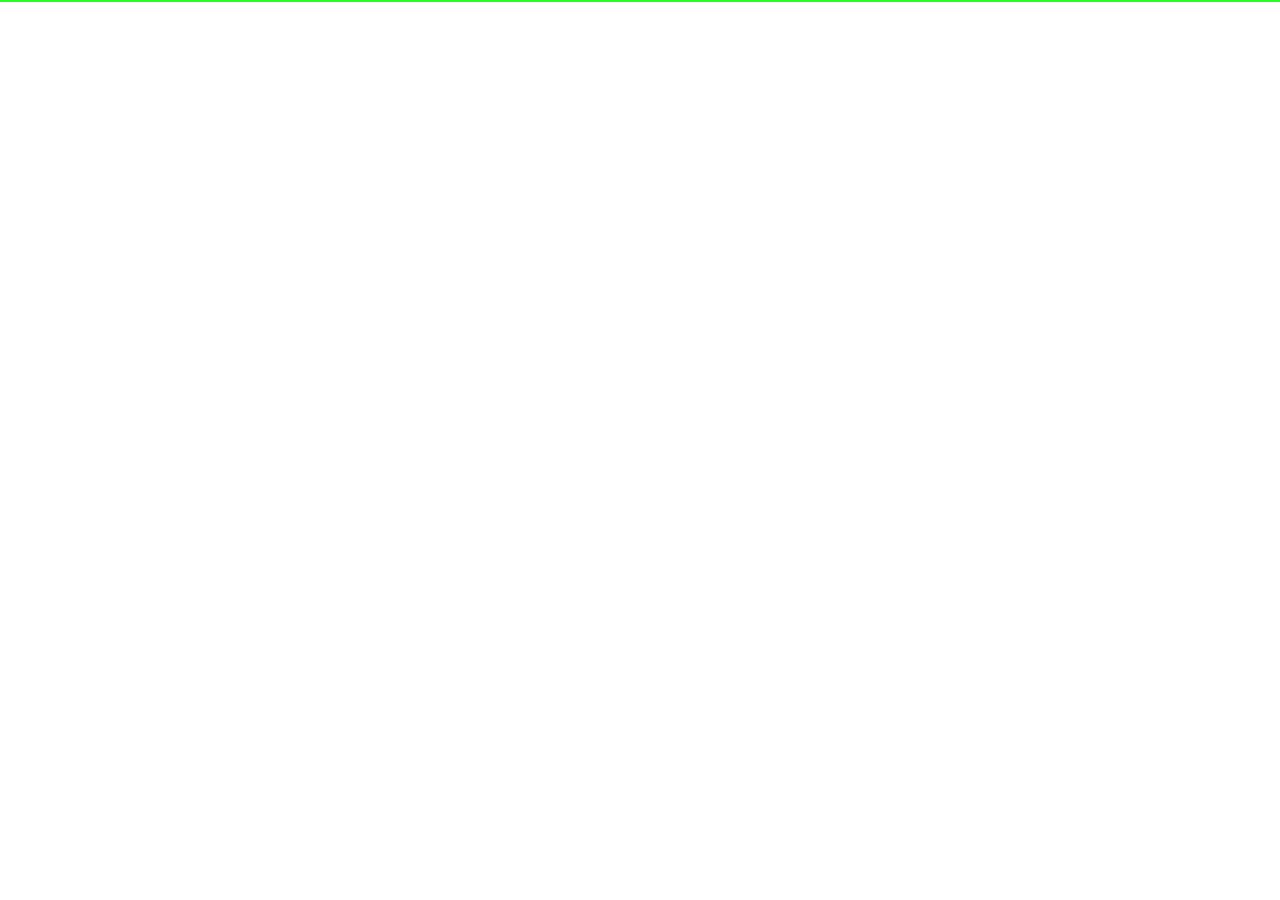
==== index.html @ 03209219 "dfsf" ====
<!DOCTYPE html>
<html lang="en">
<head>
    <meta charset="UTF-8">
    <meta http-equiv="X-UA-Compatible" content="IE=edge">
    <meta name="viewport" content="width=device-width, initial-scale=1.0">
    <title>Imtihon</title>
    <link rel="stylesheet" href="./css/main.css">
</head>
<body>
    <div class="continer">

        <header>

        </header>
        <main>
            <section>

            </section>
        </main>
        <footer>
            
        </footer>
    </div>
</body>
</html>
---- css/main.css ----
* {
  box-sizing: border-box;
  list-style: none;
  text-decoration: none;
  margin: 0;
  padding: 0;
}

.continer {
  width: 1600px;
  border: 1px solid rgb(39, 255, 39);
}

/*# sourceMappingURL=main.css.map */
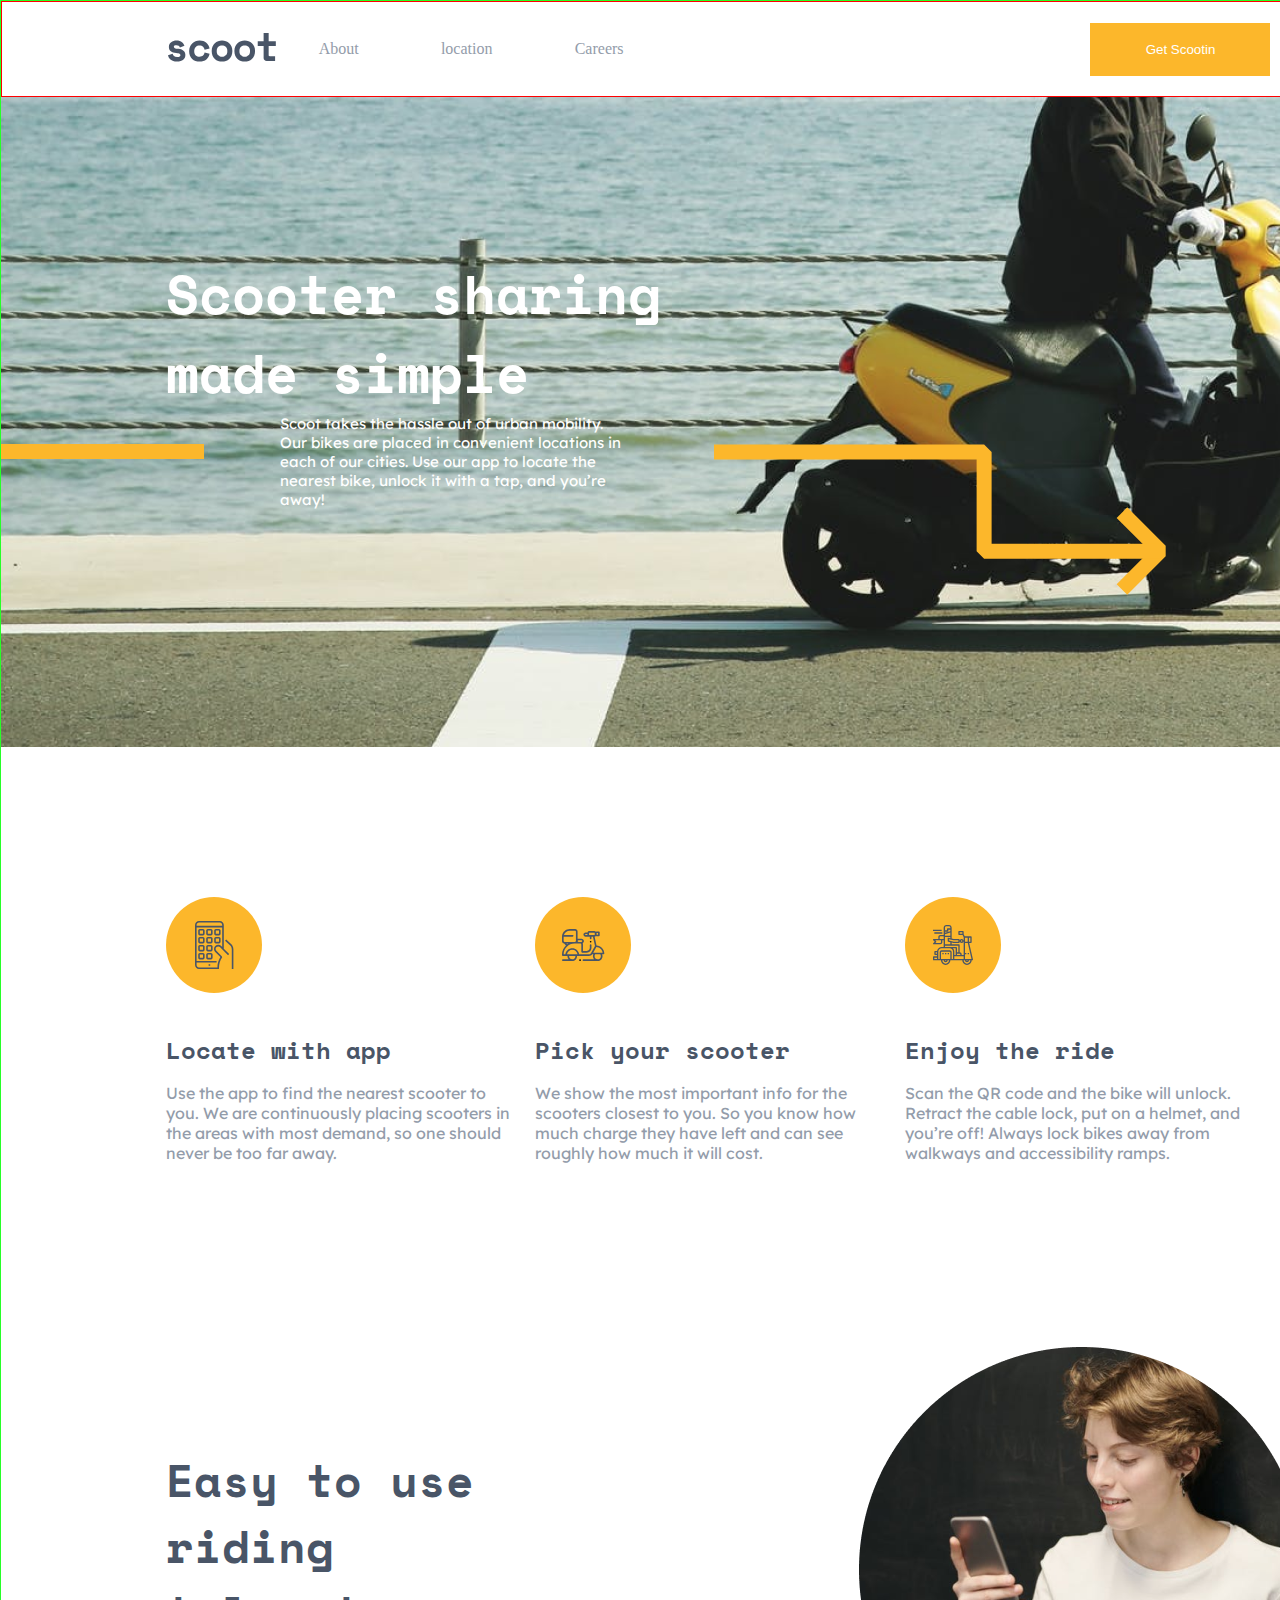
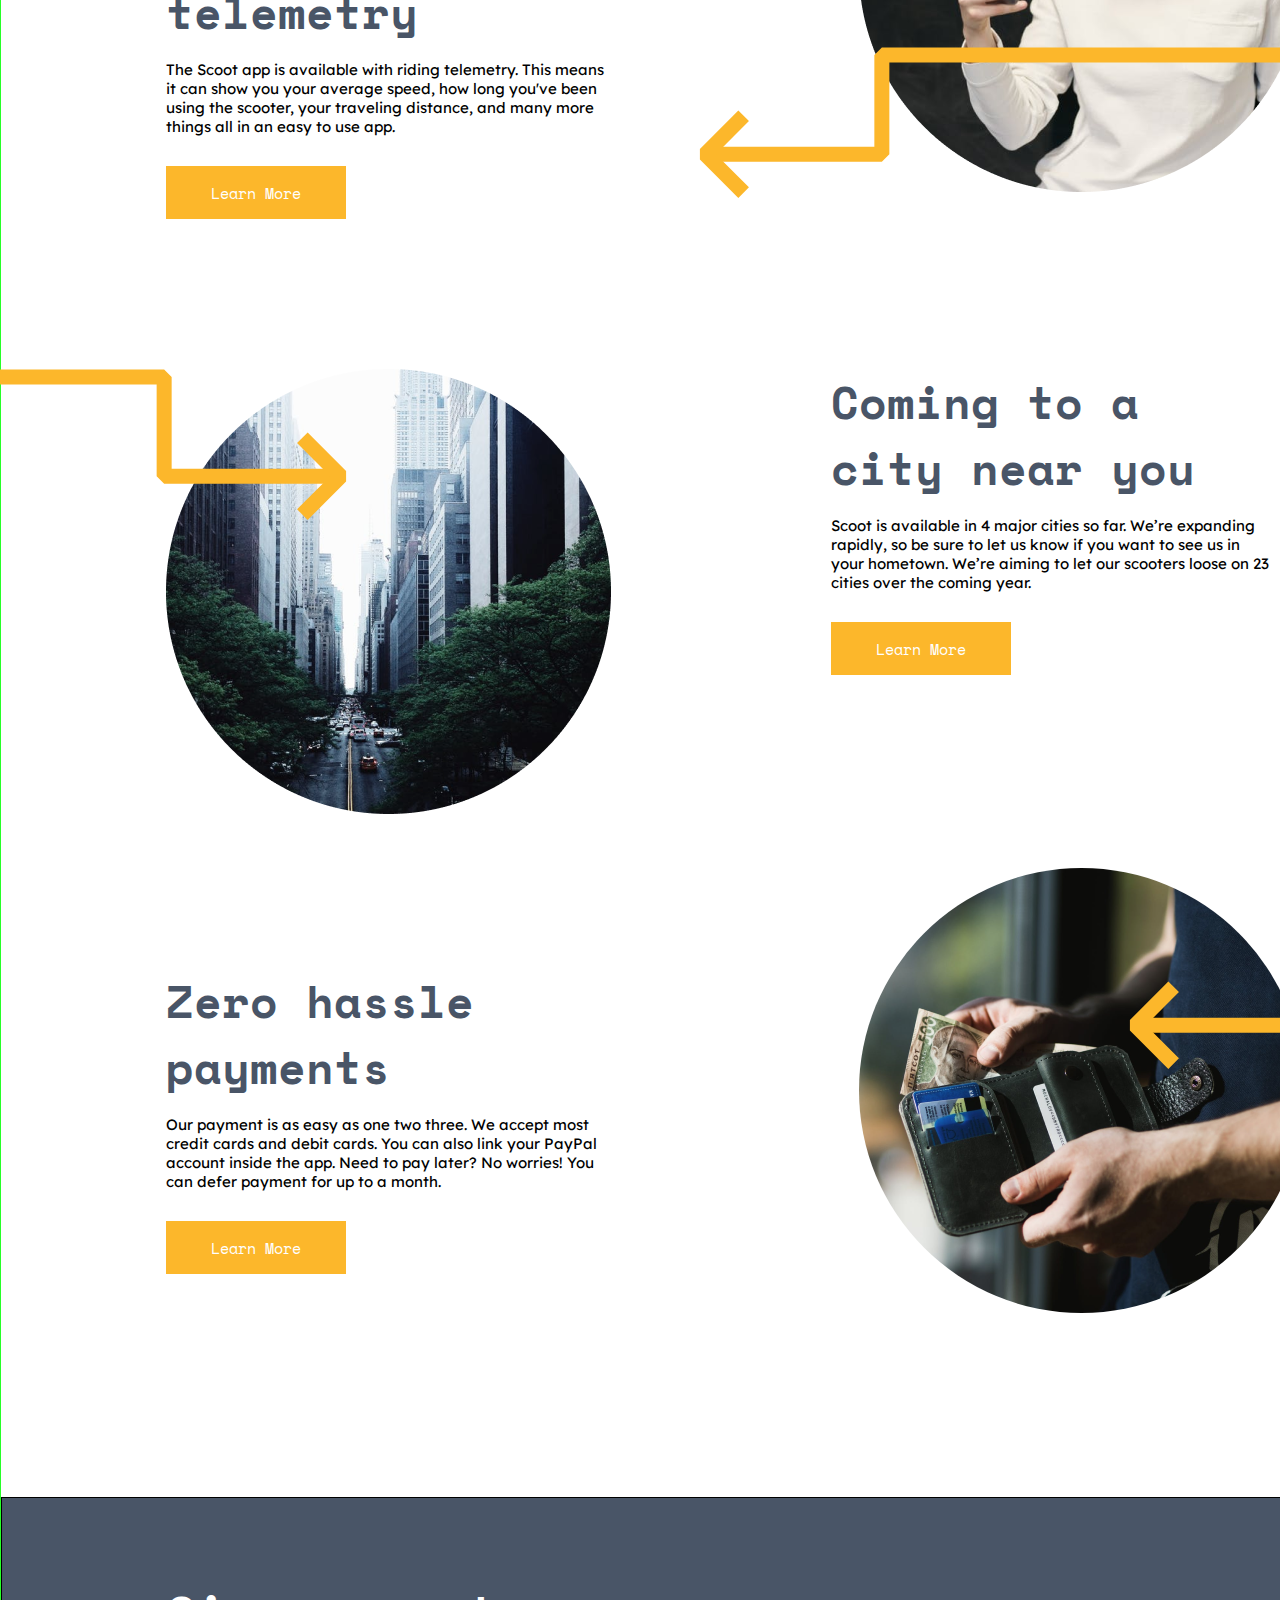
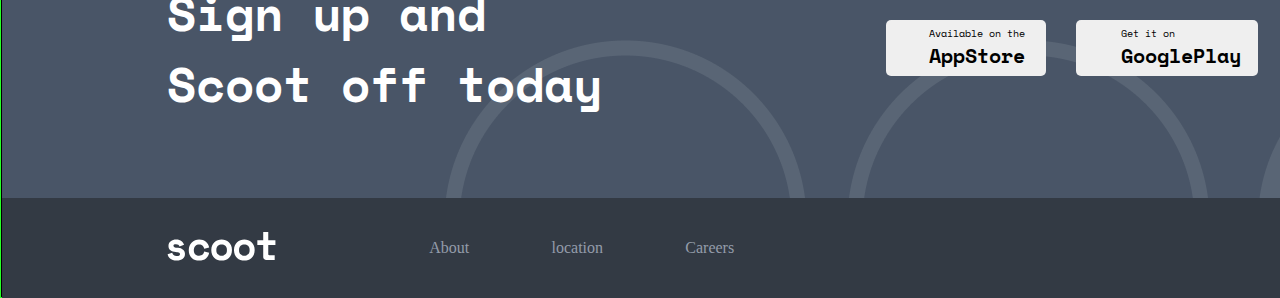
==== commit 52eb1d5d: "testing" ====
--- a/index.html
+++ b/index.html
@@ -1,26 +1,214 @@
 <!DOCTYPE html>
 <html lang="en">
-<head>
-    <meta charset="UTF-8">
-    <meta http-equiv="X-UA-Compatible" content="IE=edge">
-    <meta name="viewport" content="width=device-width, initial-scale=1.0">
-    <title>Imtihon</title>
-    <link rel="stylesheet" href="./css/main.css">
-</head>
-<body>
+  <head>
+    <meta charset="UTF-8" />
+    <meta http-equiv="X-UA-Compatible" content="IE=edge" />
+    <meta name="viewport" content="width=device-width, initial-scale=1.0" />
+    <title>Scoot</title>
+    <link rel="preconnect" href="https://fonts.googleapis.com" />
+    <link rel="preconnect" href="https://fonts.gstatic.com" crossorigin />
+    <link
+      href="https://fonts.googleapis.com/css2?family=Space+Mono:wght@700&display=swap"
+      rel="stylesheet"
+    />
+    <link
+      href="https://fonts.googleapis.com/css2?family=Lexend+Deca:wght@200&family=Space+Mono:wght@700&display=swap"
+      rel="stylesheet"
+    />
+    <link
+      rel="stylesheet"
+      href="https://cdnjs.cloudflare.com/ajax/libs/font-awesome/6.2.1/css/all.min.css"
+      integrity="sha512-MV7K8+y+gLIBoVD59lQIYicR65iaqukzvf/nwasF0nqhPay5w/9lJmVM2hMDcnK1OnMGCdVK+iQrJ7lzPJQd1w=="
+      crossorigin="anonymous"
+      referrerpolicy="no-referrer"
+    />
+    <link rel="stylesheet" href="./css/main.css" />
+    <link rel="stylesheet" href="./css/fonts.css" />
+    <link rel="icon" href="./images/logo.svg" />
+  </head>
+
+  <body>
     <div class="continer">
-
-        <header>
-
-        </header>
-        <main>
-            <section>
-
-            </section>
-        </main>
-        <footer>
-            
-        </footer>
+      <header>
+        <div class="navbar">
+          <div class="navbar__logo">
+            <a href="./index.html">
+              <img src="./images/logo.svg" alt="logo" />
+            </a>
+          </div>
+
+          <ul class="navbar__list">
+            <li>
+              <a href="#">About</a>
+            </li>
+            <li>
+              <a href="#">location</a>
+            </li>
+            <li>
+              <a href="#">Careers</a>
+            </li>
+          </ul>
+
+          <div class="navbar__botton">
+            <button class="btn">
+              Get Scootin
+            </button>
+          </div>
+        </div>
+      </header>
+      <main>
+        <section class="section1">
+          <div class="section1__text">
+            <h2>Scooter sharing made simple</h2>
+          </div>
+          <div class="section1__text2">
+            <p class="text2-p"></p>
+            <p class="text2-p2">
+              Scoot takes the hassle out of urban mobility. Our bikes are placed
+              in convenient locations in each of our cities. Use our app to
+              locate the nearest bike, unlock it with a tap, and you’re away!
+            </p>
+            <img src="./images/chiziq.svg" alt="" class="text2-img" />
+          </div>
+        </section>
+        <section class="section2">
+          <ul class="section2__list">
+            <li>
+              <img src="./images/Group 8.svg" alt="icon" />
+              <h4>Locate with app</h4>
+              <p>
+                Use the app to find the nearest scooter to you. We are
+                continuously placing scooters in the areas with most demand, so
+                one should never be too far away.
+              </p>
+            </li>
+            <li>
+              <img src="./images/Group 9.svg" alt="icon" />
+              <h4>Pick your scooter</h4>
+              <p>
+                We show the most important info for the scooters closest to you.
+                So you know how much charge they have left and can see roughly
+                how much it will cost.
+              </p>
+            </li>
+            <li>
+              <img src="./images/Group 10.svg" alt="icon" />
+              <h4>Enjoy the ride</h4>
+              <p>
+                Scan the QR code and the bike will unlock. Retract the cable
+                lock, put on a helmet, and you’re off! Always lock bikes away
+                from walkways and accessibility ramps.
+              </p>
+            </li>
+          </ul>
+          <ul class="section2__list2">
+            <li class="list-item22">
+              <h3>Easy to use riding telemetry</h3>
+              <p>
+                The Scoot app is available with riding telemetry. This means it
+                can show you your average speed, how long you've been using the
+                scooter, your traveling distance, and many more things all in an
+                easy to use app.
+              </p>
+              <button class="btn2">
+                Learn More
+              </button>
+            </li>
+            <li class="list-item23">
+              <img class="group-icon" src="./images/Group 32.svg" alt="icon" />
+              <img class="group-img" src="./images/Group 33.png" alt="img" />
+            </li>
+          </ul>
+          <ul class="section2__list3">
+            <li class="list-item32">
+              <img
+                class="group-icon2"
+                src="./images/Group 13 Copy.svg"
+                alt="icon"
+              />
+              <img
+                class="group-img2"
+                src="./images/Bitmap Copy.png"
+                alt="img"
+              />
+            </li>
+            <li class="list-item33">
+              <h3>Coming to a city near you</h3>
+              <p>
+                Scoot is available in 4 major cities so far. We’re expanding
+                rapidly, so be sure to let us know if you want to see us in your
+                hometown. We’re aiming to let our scooters loose on 23 cities
+                over the coming year.
+              </p>
+              <button class="btn3">
+                Learn More
+              </button>
+            </li>
+          </ul>
+          <ul class="section2__list4">
+            <li class="list-item42">
+              <h3>Zero hassle payments</h3>
+              <p>
+                Our payment is as easy as one two three. We accept most credit
+                cards and debit cards. You can also link your PayPal account
+                inside the app. Need to pay later? No worries! You can defer
+                payment for up to a month.
+              </p>
+              <button class="btn4">
+                Learn More
+              </button>
+            </li>
+            <li class="list-item43">
+              <img class="group-icon3" src="./images/Group 32.svg" alt="icon" />
+              <img class="group-img3" src="./images/Bitmap (1).png" alt="img" />
+            </li>
+          </ul>
+        </section>
+      </main>
+      <footer>
+        <ul class="footer__list">
+          <li class="footer-item1">
+            <h3>Sign up and Scoot off today</h3>
+          </li>
+          <li class="footer-item2">
+            <button class="btnf1">
+              <i class="fa-brands fa-apple"></i>
+              <div class="text">
+                <p>Available on the</p>
+                <h4>AppStore</h4>
+              </div>
+            </button>
+            <button class="btnf2">
+              <i class="fa-brands fa-google-play"></i>
+              <div class="text">
+                <p>Get it on</p>
+                <h4>GooglePlay</h4>
+              </div>
+            </button>
+          </li>
+        </ul>
+        <ul class="footer__list2">
+          <li class="footer__navbar-logo">
+            <a href="./index.html">
+              <img src="./images/scoot (1).svg" alt="logo" />
+            </a>
+          </li>
+
+          <li class="footer__navbar-item">
+            <a href="#">About</a>
+
+            <a href="#">location</a>
+
+            <a href="#">Careers</a>
+          </li>
+
+          <div class="footer__navbar-link">
+            <a href="#"><i class="fa-brands fa-facebook"></i></a>
+            <a href="#"><i class="fa-brands fa-twitter"></i></a>
+            <a href="#"><i class="fa-brands fa-instagram"></i></a>
+          </div>
+        </ul>
+      </footer>
     </div>
-</body>
-</html>+  </body>
+</html>
--- a/css/main.css
+++ b/css/main.css
@@ -2,13 +2,402 @@
   box-sizing: border-box;
   list-style: none;
   text-decoration: none;
-  margin: 0;
+  margin: 0 auto;
   padding: 0;
 }
 
 .continer {
-  width: 1600px;
+  width: 1440px;
   border: 1px solid rgb(39, 255, 39);
+}
+.continer header {
+  width: 100%;
+  height: 96px;
+  padding: 0 165px;
+  border: 1px solid red;
+}
+.continer header .navbar {
+  width: 100%;
+  height: 100%;
+  display: flex;
+}
+.continer header .navbar__logo {
+  width: 10%;
+  height: 100%;
+  display: flex;
+  align-items: center;
+  justify-content: center;
+}
+.continer header .navbar__list {
+  width: 35%;
+  height: 100%;
+  display: flex;
+  align-items: center;
+}
+.continer header .navbar__list li a {
+  color: #939caa;
+}
+.continer header .navbar__list li a:hover {
+  color: black;
+}
+.continer header .navbar__botton {
+  width: 55%;
+  display: flex;
+  align-items: center;
+}
+.continer header .navbar__botton .btn {
+  width: 180px;
+  height: 53px;
+  background-color: #fcb72b;
+  color: white;
+  margin-left: 70%;
+  border: none;
+}
+.continer header .navbar__botton .btn:hover {
+  background-color: transparent;
+  color: #fcb72b;
+  border: 3px solid #fcb72b;
+}
+.continer main {
+  width: 100%;
+  height: 3000px;
+}
+.continer main .section1 {
+  width: 100%;
+  height: 650px;
+  background-image: url("/images/bg img.png");
+}
+.continer main .section1__text {
+  width: 100%;
+  height: 160px;
+  padding: 0 165px;
+}
+.continer main .section1__text h2 {
+  padding-top: 157px;
+  width: 500px;
+  height: 112px;
+  font-size: 54px;
+  margin-left: 0;
+  color: white;
+  font-family: "Space Mono";
+}
+.continer main .section1__text2 {
+  width: 100%;
+  padding-top: 157px;
+  display: flex;
+}
+.continer main .section1__text2 .text2-p {
+  border-bottom: 15px solid #FCB72B;
+  width: 203px;
+  height: 15px;
+  margin-top: 30px;
+  margin-left: 0;
+}
+.continer main .section1__text2 .text2-p2 {
+  font-family: "Lexend Deca";
+  width: 350px;
+  height: 100px;
+  color: white;
+  font-size: 15px;
+  margin-left: -197px;
+}
+.continer main .section1__text2 .text2-img {
+  margin-left: -190px;
+  margin-top: 30px;
+}
+.continer main .section2 {
+  width: 100%;
+  padding: 150px 165px 0 165px;
+  border: 1ppx solid red;
+}
+.continer main .section2__list {
+  width: 100%;
+  display: flex;
+  height: 400px;
+}
+.continer main .section2__list li {
+  width: 350px;
+  margin-left: 0;
+}
+.continer main .section2__list li img {
+  width: 96px;
+  height: 96px;
+}
+.continer main .section2__list li h4 {
+  font-family: "Space Mono";
+  font-size: 24px;
+  margin-top: 35px;
+  color: #495567;
+}
+.continer main .section2__list li p {
+  font-family: "Lexend Deca";
+  margin-top: 15px;
+  color: #939caa;
+}
+.continer main .section2__list2 {
+  width: 100%;
+  display: flex;
+  margin-top: 150px;
+}
+.continer main .section2__list2 .list-item22 {
+  width: 40%;
+}
+.continer main .section2__list2 .list-item22 h3 {
+  width: 445px;
+  font-family: "Space Mono";
+  font-size: 45px;
+  color: #495567;
+}
+.continer main .section2__list2 .list-item22 p {
+  font-family: "Lexend Deca";
+  font-size: 15px;
+  margin: 15px 0 30px 0;
+}
+.continer main .section2__list2 .list-item22 .btn2 {
+  width: 180px;
+  height: 53px;
+  border: none;
+  background-color: #fcb72b;
+  color: white;
+  font-family: "Space Mono";
+  font-size: 15px;
+}
+.continer main .section2__list2 .list-item22 .btn2:hover {
+  background-color: transparent;
+  color: #fcb72b;
+  border: 3px solid #fcb72b;
+}
+.continer main .section2__list2 .list-item23 {
+  width: 60%;
+}
+.continer main .section2__list2 .list-item23 .group-icon {
+  margin-left: 90px;
+  margin-top: 200px;
+  position: absolute;
+}
+.continer main .section2__list2 .list-item23 .group-img {
+  margin-top: -100px;
+  margin-left: 250px;
+}
+.continer main .section2__list3 {
+  width: 100%;
+  display: flex;
+  margin-top: 150px;
+}
+.continer main .section2__list3 .list-item33 {
+  width: 40%;
+}
+.continer main .section2__list3 .list-item33 h3 {
+  width: 445px;
+  font-family: "Space Mono";
+  font-size: 45px;
+  color: #495567;
+}
+.continer main .section2__list3 .list-item33 p {
+  font-family: "Lexend Deca";
+  font-size: 15px;
+  margin: 15px 0 30px 0;
+}
+.continer main .section2__list3 .list-item33 .btn3 {
+  width: 180px;
+  height: 53px;
+  border: none;
+  background-color: #fcb72b;
+  color: white;
+  font-family: "Space Mono";
+  font-size: 15px;
+}
+.continer main .section2__list3 .list-item33 .btn3:hover {
+  background-color: transparent;
+  color: #fcb72b;
+  border: 3px solid #fcb72b;
+}
+.continer main .section2__list3 .list-item32 {
+  width: 60%;
+}
+.continer main .section2__list3 .list-item32 .group-icon2 {
+  margin-left: -560px;
+  position: absolute;
+}
+.continer main .section2__list4 {
+  width: 100%;
+  display: flex;
+  margin-top: 150px;
+}
+.continer main .section2__list4 .list-item42 {
+  width: 40%;
+}
+.continer main .section2__list4 .list-item42 h3 {
+  width: 445px;
+  font-family: "Space Mono";
+  font-size: 45px;
+  color: #495567;
+}
+.continer main .section2__list4 .list-item42 p {
+  font-family: "Lexend Deca";
+  font-size: 15px;
+  margin: 15px 0 30px 0;
+}
+.continer main .section2__list4 .list-item42 .btn4 {
+  width: 180px;
+  height: 53px;
+  border: none;
+  background-color: #fcb72b;
+  color: white;
+  font-family: "Space Mono";
+  font-size: 15px;
+}
+.continer main .section2__list4 .list-item42 .btn4:hover {
+  background-color: transparent;
+  color: #fcb72b;
+  border: 3px solid #fcb72b;
+}
+.continer main .section2__list4 .list-item43 {
+  width: 60%;
+}
+.continer main .section2__list4 .list-item43 .group-icon3 {
+  margin-left: 520px;
+  position: absolute;
+  margin-top: -50px;
+}
+.continer main .section2__list4 .list-item43 .group-img3 {
+  margin-top: -100px;
+  margin-left: 250px;
+  border-radius: 50%;
+}
+.continer footer {
+  width: 100%;
+  height: 400px;
+  border: 1px solid;
+}
+.continer footer .footer__list {
+  width: 100%;
+  height: 300px;
+  display: flex;
+  padding: 0 165px;
+  background-image: url("/images/Mask.png");
+}
+.continer footer .footer__list .footer-item1 {
+  width: 50%;
+  display: flex;
+  align-items: center;
+  justify-content: center;
+}
+.continer footer .footer__list .footer-item1 h3 {
+  font-family: "Space Mono";
+  font-size: 48px;
+  color: white;
+  width: 450px;
+  margin-left: 0;
+}
+.continer footer .footer__list .footer-item2 {
+  width: 50%;
+  display: flex;
+  align-items: center;
+  justify-content: flex-end;
+}
+.continer footer .footer__list .footer-item2 .btnf1 {
+  width: 160px;
+  height: 56px;
+  display: flex;
+  align-items: center;
+  justify-content: center;
+  border-radius: 5px;
+  margin: 0 15px;
+  padding: 7px;
+  border: none;
+}
+.continer footer .footer__list .footer-item2 .btnf1 i {
+  color: #495567;
+  font-size: 35px;
+  display: flex;
+  align-items: center;
+  justify-content: center;
+}
+.continer footer .footer__list .footer-item2 .btnf1 .text {
+  width: 70%;
+}
+.continer footer .footer__list .footer-item2 .btnf1 .text p {
+  font-size: 10px;
+  font-family: "Space Mono";
+  margin-left: 0;
+}
+.continer footer .footer__list .footer-item2 .btnf1 .text h4 {
+  font-family: "Space Mono";
+  font-size: 20px;
+}
+.continer footer .footer__list .footer-item2 .btnf1:hover {
+  background-color: #686e75;
+  color: white;
+}
+.continer footer .footer__list .footer-item2 .btnf2 {
+  width: 182px;
+  height: 56px;
+  display: flex;
+  align-items: center;
+  justify-content: center;
+  border-radius: 5px;
+  margin: 0 15px;
+  padding: 7px;
+  border: none;
+}
+.continer footer .footer__list .footer-item2 .btnf2 i {
+  color: #495567;
+  font-size: 35px;
+  display: flex;
+  align-items: center;
+  justify-content: center;
+}
+.continer footer .footer__list .footer-item2 .btnf2 .text {
+  width: 70%;
+}
+.continer footer .footer__list .footer-item2 .btnf2 .text p {
+  font-size: 10px;
+  font-family: "Space Mono";
+  display: flex;
+  align-items: flex-start;
+}
+.continer footer .footer__list .footer-item2 .btnf2 .text h4 {
+  font-family: "Space Mono";
+  font-size: 20px;
+}
+.continer footer .footer__list .footer-item2 .btnf2:hover {
+  background-color: #686e75;
+  color: white;
+}
+.continer footer .footer__list2 {
+  width: 100%;
+  height: 100px;
+  background-color: #333a44;
+  display: flex;
+  align-items: center;
+  justify-content: center;
+  padding: 0 165px;
+}
+.continer footer .footer__list2 .footer__navbar-logo {
+  width: 20%;
+}
+.continer footer .footer__list2 .footer__navbar-item {
+  width: 35%;
+  height: 100%;
+  display: flex;
+  align-items: center;
+}
+.continer footer .footer__list2 .footer__navbar-item a {
+  color: #939caa;
+}
+.continer footer .footer__list2 .footer__navbar-item a:hover {
+  color: black;
+}
+.continer footer .footer__list2 .footer__navbar-link {
+  width: 45%;
+  display: flex;
+  padding-left: 30%;
+}
+.continer footer .footer__list2 .footer__navbar-link i {
+  margin: 0 15px;
+  font-size: 25px;
+  color: #fcb72b;
 }
 
 /*# sourceMappingURL=main.css.map */
--- a/css/fonts.css
+++ b/css/fonts.css
@@ -0,0 +1,2 @@
+
+  @import url('https://fonts.googleapis.com/css2?family=Space+Mono&display=swap');
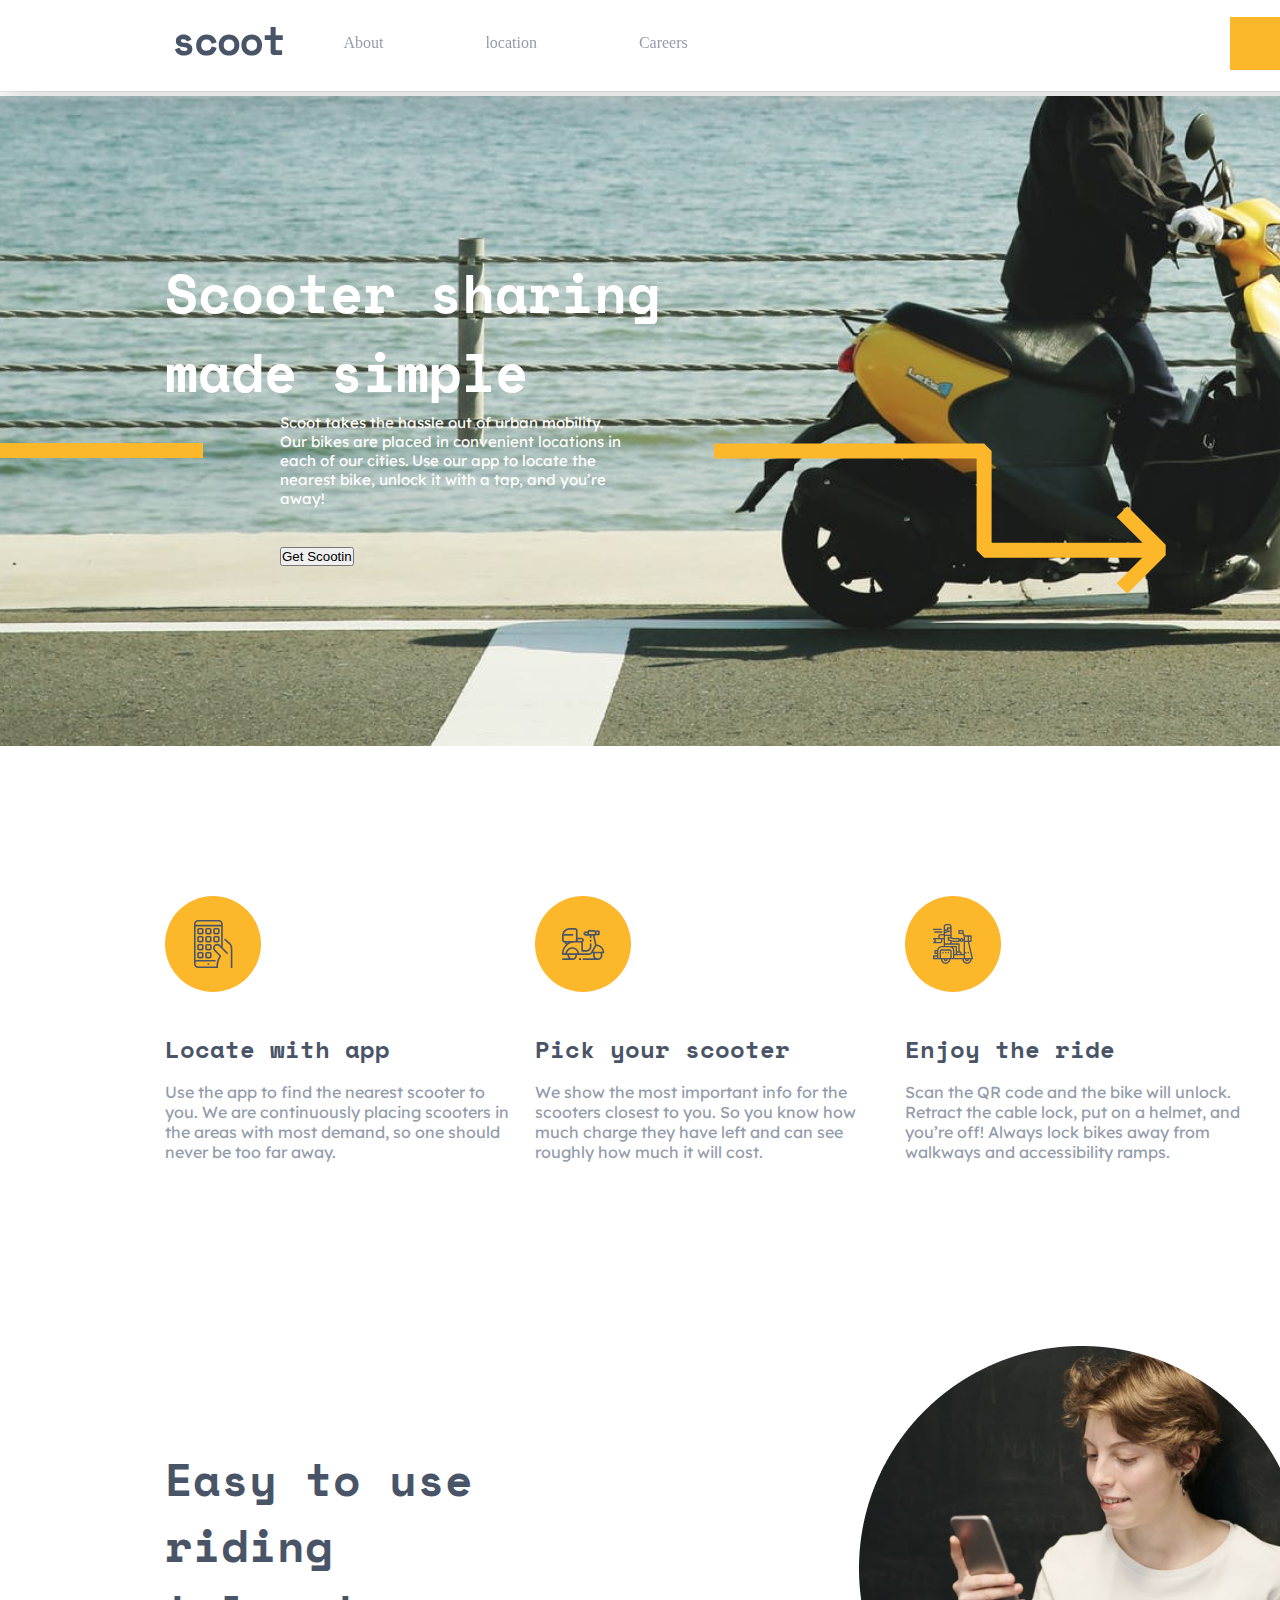
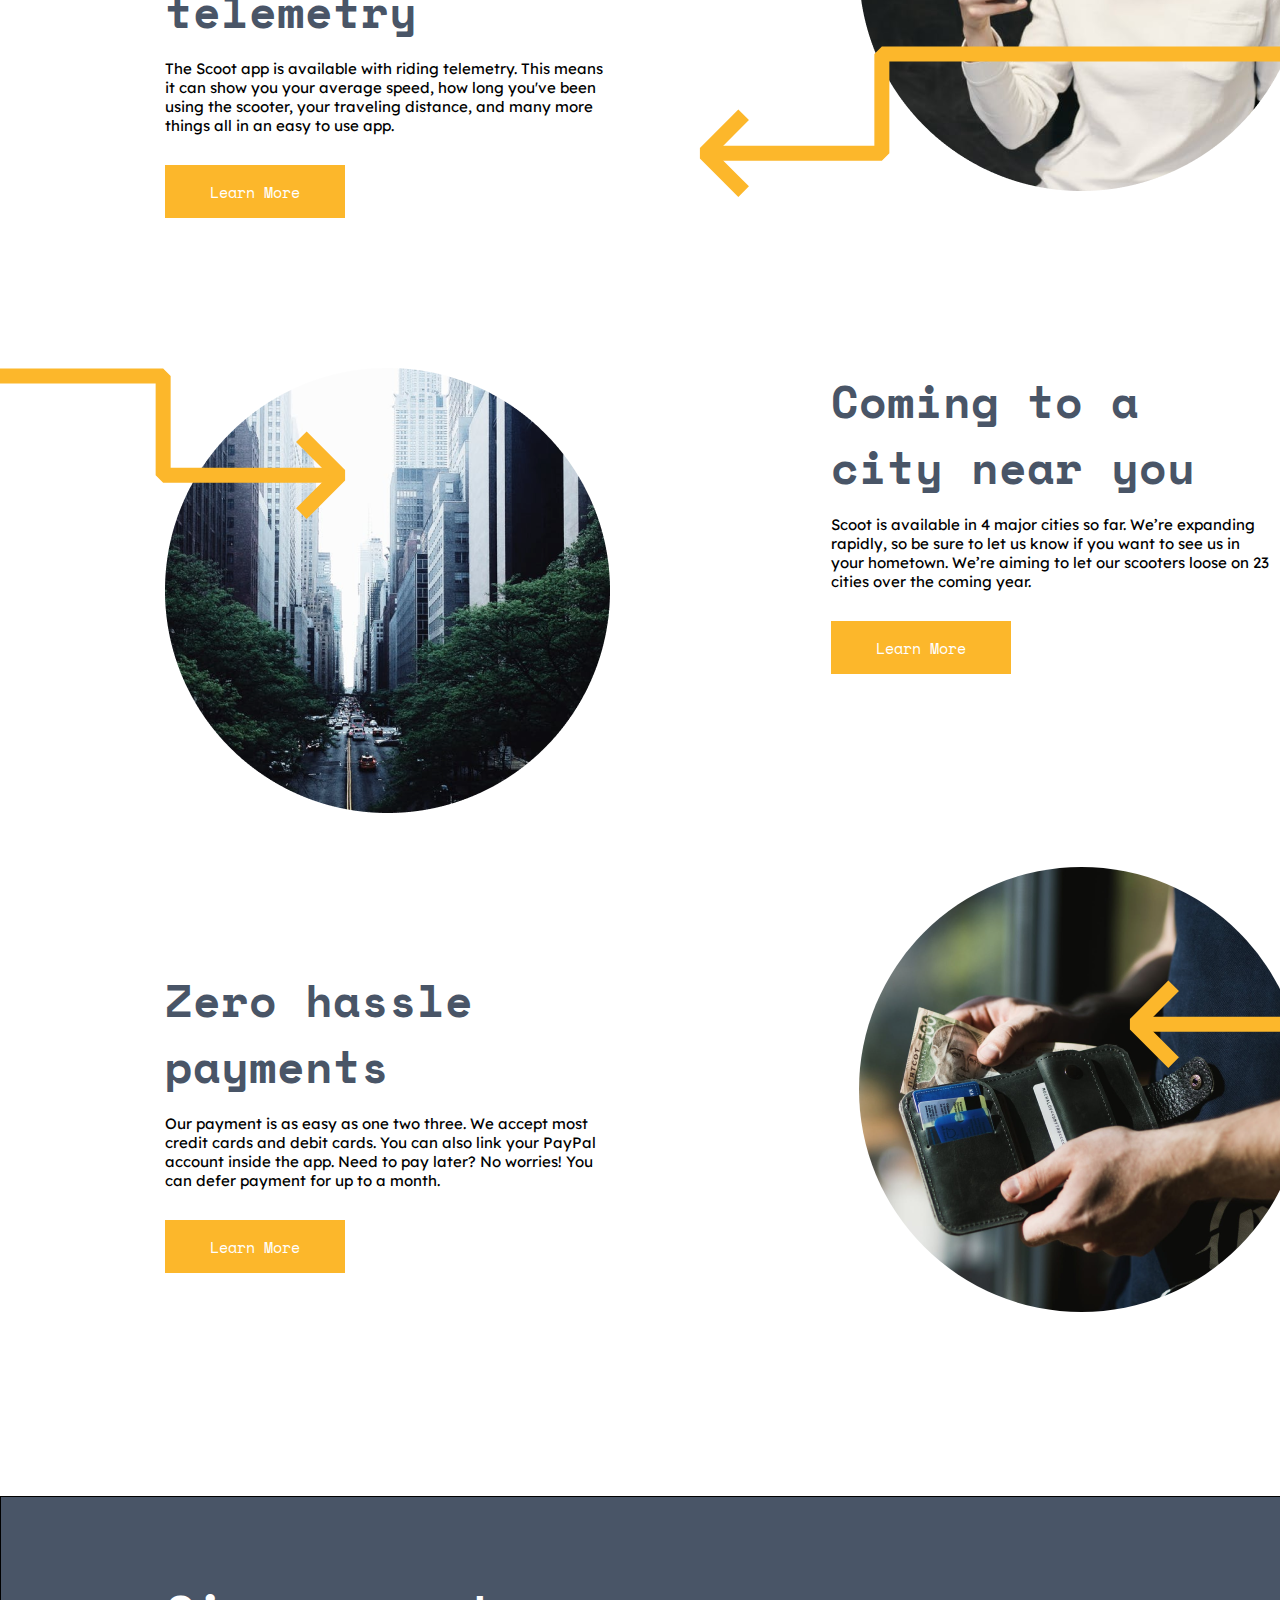
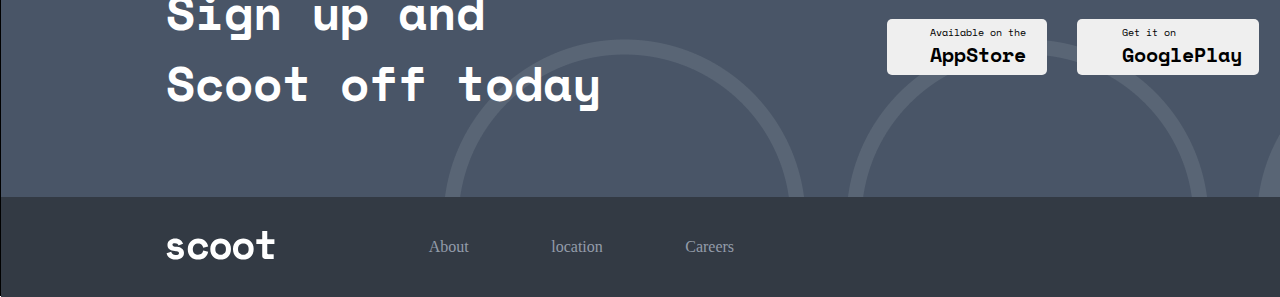
==== commit d41cda25: "testing" ====
--- a/index.html
+++ b/index.html
@@ -1,214 +1,202 @@
 <!DOCTYPE html>
 <html lang="en">
-  <head>
-    <meta charset="UTF-8" />
-    <meta http-equiv="X-UA-Compatible" content="IE=edge" />
-    <meta name="viewport" content="width=device-width, initial-scale=1.0" />
-    <title>Scoot</title>
-    <link rel="preconnect" href="https://fonts.googleapis.com" />
-    <link rel="preconnect" href="https://fonts.gstatic.com" crossorigin />
-    <link
-      href="https://fonts.googleapis.com/css2?family=Space+Mono:wght@700&display=swap"
-      rel="stylesheet"
-    />
-    <link
-      href="https://fonts.googleapis.com/css2?family=Lexend+Deca:wght@200&family=Space+Mono:wght@700&display=swap"
-      rel="stylesheet"
-    />
-    <link
-      rel="stylesheet"
-      href="https://cdnjs.cloudflare.com/ajax/libs/font-awesome/6.2.1/css/all.min.css"
-      integrity="sha512-MV7K8+y+gLIBoVD59lQIYicR65iaqukzvf/nwasF0nqhPay5w/9lJmVM2hMDcnK1OnMGCdVK+iQrJ7lzPJQd1w=="
-      crossorigin="anonymous"
-      referrerpolicy="no-referrer"
-    />
-    <link rel="stylesheet" href="./css/main.css" />
-    <link rel="stylesheet" href="./css/fonts.css" />
-    <link rel="icon" href="./images/logo.svg" />
-  </head>
-
-  <body>
-    <div class="continer">
-      <header>
-        <div class="navbar">
-          <div class="navbar__logo">
-            <a href="./index.html">
-              <img src="./images/logo.svg" alt="logo" />
-            </a>
-          </div>
-
-          <ul class="navbar__list">
-            <li>
-              <a href="#">About</a>
-            </li>
-            <li>
-              <a href="#">location</a>
-            </li>
-            <li>
-              <a href="#">Careers</a>
-            </li>
-          </ul>
-
-          <div class="navbar__botton">
-            <button class="btn">
-              Get Scootin
+
+<head>
+  <meta charset="UTF-8" />
+  <meta http-equiv="X-UA-Compatible" content="IE=edge" />
+  <meta name="viewport" content="width=device-width, initial-scale=1.0" />
+  <title>Scoot</title>
+  <link rel="preconnect" href="https://fonts.googleapis.com" />
+  <link rel="preconnect" href="https://fonts.gstatic.com" crossorigin />
+  <link href="https://fonts.googleapis.com/css2?family=Space+Mono:wght@700&display=swap" rel="stylesheet" />
+  <link href="https://fonts.googleapis.com/css2?family=Lexend+Deca:wght@200&family=Space+Mono:wght@700&display=swap"
+    rel="stylesheet" />
+  <link rel="stylesheet" href="https://cdnjs.cloudflare.com/ajax/libs/font-awesome/6.2.1/css/all.min.css"
+    integrity="sha512-MV7K8+y+gLIBoVD59lQIYicR65iaqukzvf/nwasF0nqhPay5w/9lJmVM2hMDcnK1OnMGCdVK+iQrJ7lzPJQd1w=="
+    crossorigin="anonymous" referrerpolicy="no-referrer" />
+  <link rel="stylesheet" href="./css/main.css" />
+  <link rel="stylesheet" href="./css/fonts.css" />
+  <link rel="icon" href="./images/logo.svg" />
+</head>
+
+<body>
+  <div class="continer">
+    <header>
+      <div class="navbar">
+        <div class="navbar__logo">
+          <a href="./index.html">
+            <img src="./images/logo.svg" alt="logo" />
+          </a>
+        </div>
+
+        <ul class="navbar__list">
+          <li>
+            <a href="./index-about.html">About</a>
+          </li>
+          <li>
+            <a href="./index-location.html">location</a>
+          </li>
+          <li>
+            <a href="./index-careers.html">Careers</a>
+          </li>
+        </ul>
+
+        <div class="navbar__botton">
+          <button class="btn">
+            Get Scootin
+          </button>
+        </div>
+      </div>
+    </header>
+    <main>
+      <section class="section1">
+        <div class="section1__text">
+          <h2>Scooter sharing made simple</h2>
+        </div>
+        <div class="section1__text2">
+          <p class="text2-p"></p>
+          <p class="text2-p2">
+            Scoot takes the hassle out of urban mobility. Our bikes are placed
+            in convenient locations in each of our cities. Use our app to
+            locate the nearest bike, unlock it with a tap, and you’re away!
+            <br> <br> <br>
+            <button class="btn77">Get Scootin</button>
+          </p>
+         
+          <img src="./images/chiziq.svg" alt="" class="text2-img" />
+        </div>
+      </section>
+      <section class="section2">
+        <ul class="section2__list">
+          <li>
+            <img src="./images/Group 8.svg" alt="icon" />
+            <h4>Locate with app</h4>
+            <p>
+              Use the app to find the nearest scooter to you. We are
+              continuously placing scooters in the areas with most demand, so
+              one should never be too far away.
+            </p>
+          </li>
+          <li>
+            <img src="./images/Group 9.svg" alt="icon" />
+            <h4>Pick your scooter</h4>
+            <p>
+              We show the most important info for the scooters closest to you.
+              So you know how much charge they have left and can see roughly
+              how much it will cost.
+            </p>
+          </li>
+          <li>
+            <img src="./images/Group 10.svg" alt="icon" />
+            <h4>Enjoy the ride</h4>
+            <p>
+              Scan the QR code and the bike will unlock. Retract the cable
+              lock, put on a helmet, and you’re off! Always lock bikes away
+              from walkways and accessibility ramps.
+            </p>
+          </li>
+        </ul>
+        <ul class="section2__list2">
+          <li class="list-item22">
+            <h3>Easy to use riding telemetry</h3>
+            <p>
+              The Scoot app is available with riding telemetry. This means it
+              can show you your average speed, how long you've been using the
+              scooter, your traveling distance, and many more things all in an
+              easy to use app.
+            </p>
+            <button class="btn2">
+              Learn More
             </button>
-          </div>
-        </div>
-      </header>
-      <main>
-        <section class="section1">
-          <div class="section1__text">
-            <h2>Scooter sharing made simple</h2>
-          </div>
-          <div class="section1__text2">
-            <p class="text2-p"></p>
-            <p class="text2-p2">
-              Scoot takes the hassle out of urban mobility. Our bikes are placed
-              in convenient locations in each of our cities. Use our app to
-              locate the nearest bike, unlock it with a tap, and you’re away!
-            </p>
-            <img src="./images/chiziq.svg" alt="" class="text2-img" />
-          </div>
-        </section>
-        <section class="section2">
-          <ul class="section2__list">
-            <li>
-              <img src="./images/Group 8.svg" alt="icon" />
-              <h4>Locate with app</h4>
-              <p>
-                Use the app to find the nearest scooter to you. We are
-                continuously placing scooters in the areas with most demand, so
-                one should never be too far away.
-              </p>
-            </li>
-            <li>
-              <img src="./images/Group 9.svg" alt="icon" />
-              <h4>Pick your scooter</h4>
-              <p>
-                We show the most important info for the scooters closest to you.
-                So you know how much charge they have left and can see roughly
-                how much it will cost.
-              </p>
-            </li>
-            <li>
-              <img src="./images/Group 10.svg" alt="icon" />
-              <h4>Enjoy the ride</h4>
-              <p>
-                Scan the QR code and the bike will unlock. Retract the cable
-                lock, put on a helmet, and you’re off! Always lock bikes away
-                from walkways and accessibility ramps.
-              </p>
-            </li>
-          </ul>
-          <ul class="section2__list2">
-            <li class="list-item22">
-              <h3>Easy to use riding telemetry</h3>
-              <p>
-                The Scoot app is available with riding telemetry. This means it
-                can show you your average speed, how long you've been using the
-                scooter, your traveling distance, and many more things all in an
-                easy to use app.
-              </p>
-              <button class="btn2">
-                Learn More
-              </button>
-            </li>
-            <li class="list-item23">
-              <img class="group-icon" src="./images/Group 32.svg" alt="icon" />
-              <img class="group-img" src="./images/Group 33.png" alt="img" />
-            </li>
-          </ul>
-          <ul class="section2__list3">
-            <li class="list-item32">
-              <img
-                class="group-icon2"
-                src="./images/Group 13 Copy.svg"
-                alt="icon"
-              />
-              <img
-                class="group-img2"
-                src="./images/Bitmap Copy.png"
-                alt="img"
-              />
-            </li>
-            <li class="list-item33">
-              <h3>Coming to a city near you</h3>
-              <p>
-                Scoot is available in 4 major cities so far. We’re expanding
-                rapidly, so be sure to let us know if you want to see us in your
-                hometown. We’re aiming to let our scooters loose on 23 cities
-                over the coming year.
-              </p>
-              <button class="btn3">
-                Learn More
-              </button>
-            </li>
-          </ul>
-          <ul class="section2__list4">
-            <li class="list-item42">
-              <h3>Zero hassle payments</h3>
-              <p>
-                Our payment is as easy as one two three. We accept most credit
-                cards and debit cards. You can also link your PayPal account
-                inside the app. Need to pay later? No worries! You can defer
-                payment for up to a month.
-              </p>
-              <button class="btn4">
-                Learn More
-              </button>
-            </li>
-            <li class="list-item43">
-              <img class="group-icon3" src="./images/Group 32.svg" alt="icon" />
-              <img class="group-img3" src="./images/Bitmap (1).png" alt="img" />
-            </li>
-          </ul>
-        </section>
-      </main>
-      <footer>
-        <ul class="footer__list">
-          <li class="footer-item1">
-            <h3>Sign up and Scoot off today</h3>
-          </li>
-          <li class="footer-item2">
-            <button class="btnf1">
-              <i class="fa-brands fa-apple"></i>
-              <div class="text">
-                <p>Available on the</p>
-                <h4>AppStore</h4>
-              </div>
+          </li>
+          <li class="list-item23">
+            <img class="group-icon" src="./images/Group 32.svg" alt="icon" />
+            <img class="group-img" src="./images/Group 33.png" alt="img" />
+          </li>
+        </ul>
+        <ul class="section2__list3">
+          <li class="list-item32">
+            <img class="group-icon2" src="./images/Group 13 Copy.svg" alt="icon" />
+            <img class="group-img2" src="./images/Bitmap Copy.png" alt="img" />
+          </li>
+          <li class="list-item33">
+            <h3>Coming to a city near you</h3>
+            <p>
+              Scoot is available in 4 major cities so far. We’re expanding
+              rapidly, so be sure to let us know if you want to see us in your
+              hometown. We’re aiming to let our scooters loose on 23 cities
+              over the coming year.
+            </p>
+            <button class="btn3">
+              Learn More
             </button>
-            <button class="btnf2">
-              <i class="fa-brands fa-google-play"></i>
-              <div class="text">
-                <p>Get it on</p>
-                <h4>GooglePlay</h4>
-              </div>
+          </li>
+        </ul>
+        <ul class="section2__list4">
+          <li class="list-item42">
+            <h3>Zero hassle payments</h3>
+            <p>
+              Our payment is as easy as one two three. We accept most credit
+              cards and debit cards. You can also link your PayPal account
+              inside the app. Need to pay later? No worries! You can defer
+              payment for up to a month.
+            </p>
+            <button class="btn4">
+              Learn More
             </button>
           </li>
-        </ul>
-        <ul class="footer__list2">
-          <li class="footer__navbar-logo">
-            <a href="./index.html">
-              <img src="./images/scoot (1).svg" alt="logo" />
-            </a>
-          </li>
-
-          <li class="footer__navbar-item">
-            <a href="#">About</a>
-
-            <a href="#">location</a>
-
-            <a href="#">Careers</a>
-          </li>
-
-          <div class="footer__navbar-link">
-            <a href="#"><i class="fa-brands fa-facebook"></i></a>
-            <a href="#"><i class="fa-brands fa-twitter"></i></a>
-            <a href="#"><i class="fa-brands fa-instagram"></i></a>
-          </div>
-        </ul>
-      </footer>
-    </div>
-  </body>
-</html>
+          <li class="list-item43">
+            <img class="group-icon3" src="./images/Group 32.svg" alt="icon" />
+            <img class="group-img3" src="./images/Bitmap (1).png" alt="img" />
+          </li>
+        </ul>
+      </section>
+    </main>
+    <footer>
+      <ul class="footer__list">
+        <li class="footer-item1">
+          <h3>Sign up and Scoot off today</h3>
+        </li>
+        <li class="footer-item2">
+          <button class="btnf1">
+            <i class="fa-brands fa-apple"></i>
+            <div class="text">
+              <p>Available on the</p>
+              <h4>AppStore</h4>
+            </div>
+          </button>
+          <button class="btnf2">
+            <i class="fa-brands fa-google-play"></i>
+            <div class="text">
+              <p>Get it on</p>
+              <h4>GooglePlay</h4>
+            </div>
+          </button>
+        </li>
+      </ul>
+      <ul class="footer__list2">
+        <li class="footer__navbar-logo">
+          <a href="./index.html">
+            <img src="./images/scoot (1).svg" alt="logo" />
+          </a>
+        </li>
+
+        <li class="footer__navbar-item">
+          <a href="./index-about.html">About</a>
+
+          <a href="/index-location.html">location</a>
+
+          <a href="./index-careers.html">Careers</a>
+        </li>
+
+        <div class="footer__navbar-link">
+          <a href="#"><i class="fa-brands fa-facebook"></i></a>
+          <a href="#"><i class="fa-brands fa-twitter"></i></a>
+          <a href="#"><i class="fa-brands fa-instagram"></i></a>
+        </div>
+      </ul>
+    </footer>
+  </div>
+</body>
+
+</html>--- a/css/main.css
+++ b/css/main.css
@@ -8,18 +8,23 @@
 
 .continer {
   width: 1440px;
-  border: 1px solid rgb(39, 255, 39);
 }
 .continer header {
   width: 100%;
   height: 96px;
   padding: 0 165px;
-  border: 1px solid red;
 }
 .continer header .navbar {
-  width: 100%;
-  height: 100%;
-  display: flex;
+  box-shadow: rgba(0, 0, 0, 0.16) 0px 10px 36px 0px, rgba(0, 0, 0, 0.06) 0px 0px 0px 1px;
+  width: 1440px;
+  height: 96px;
+  display: flex;
+  margin-top: -5px;
+  margin-left: -165px;
+  padding-left: 165px;
+  background-color: white;
+  position: fixed;
+  z-index: 1;
 }
 .continer header .navbar__logo {
   width: 10%;
--- a/css/fonts.css
+++ b/css/fonts.css
@@ -1,2 +1,3 @@
 
   @import url('https://fonts.googleapis.com/css2?family=Space+Mono&display=swap');
+  /* @import url('https://fonts.googleapis.com/css2?family=Lexend+Deca&display=swap'); */
